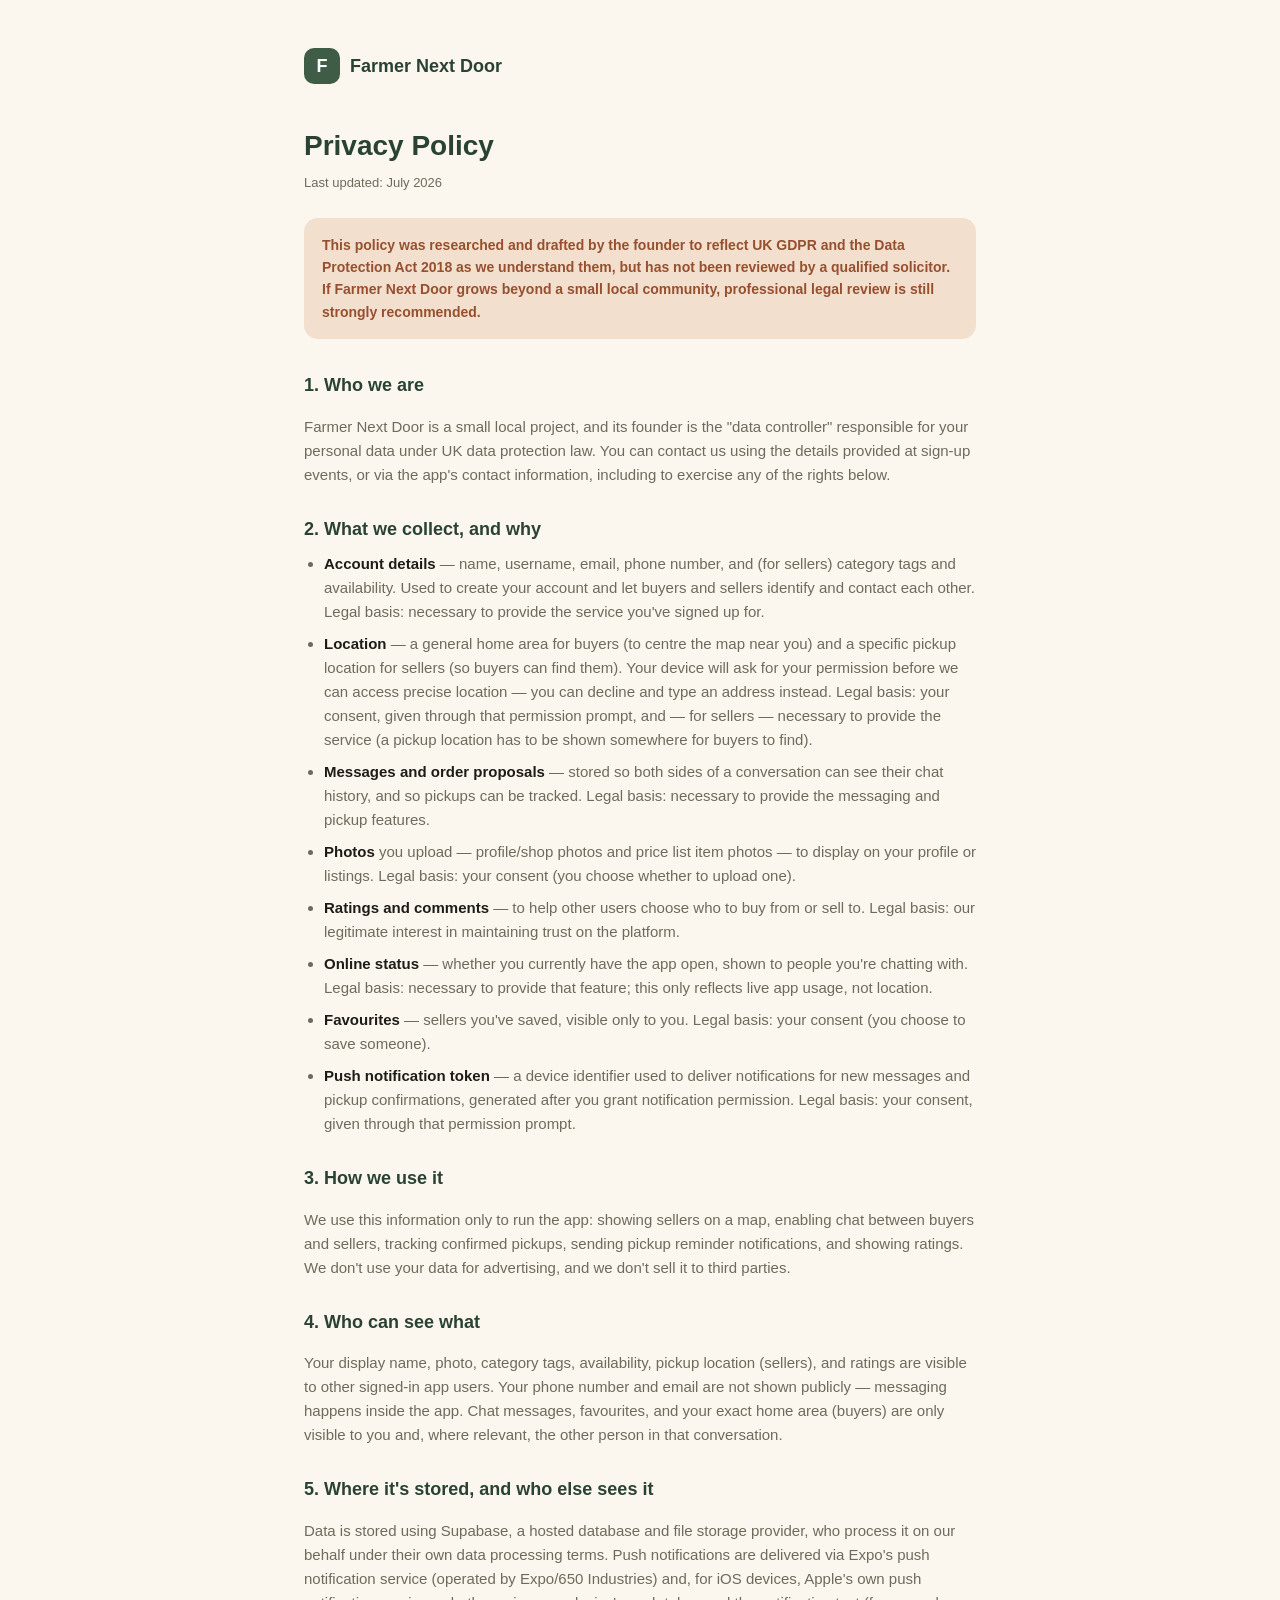
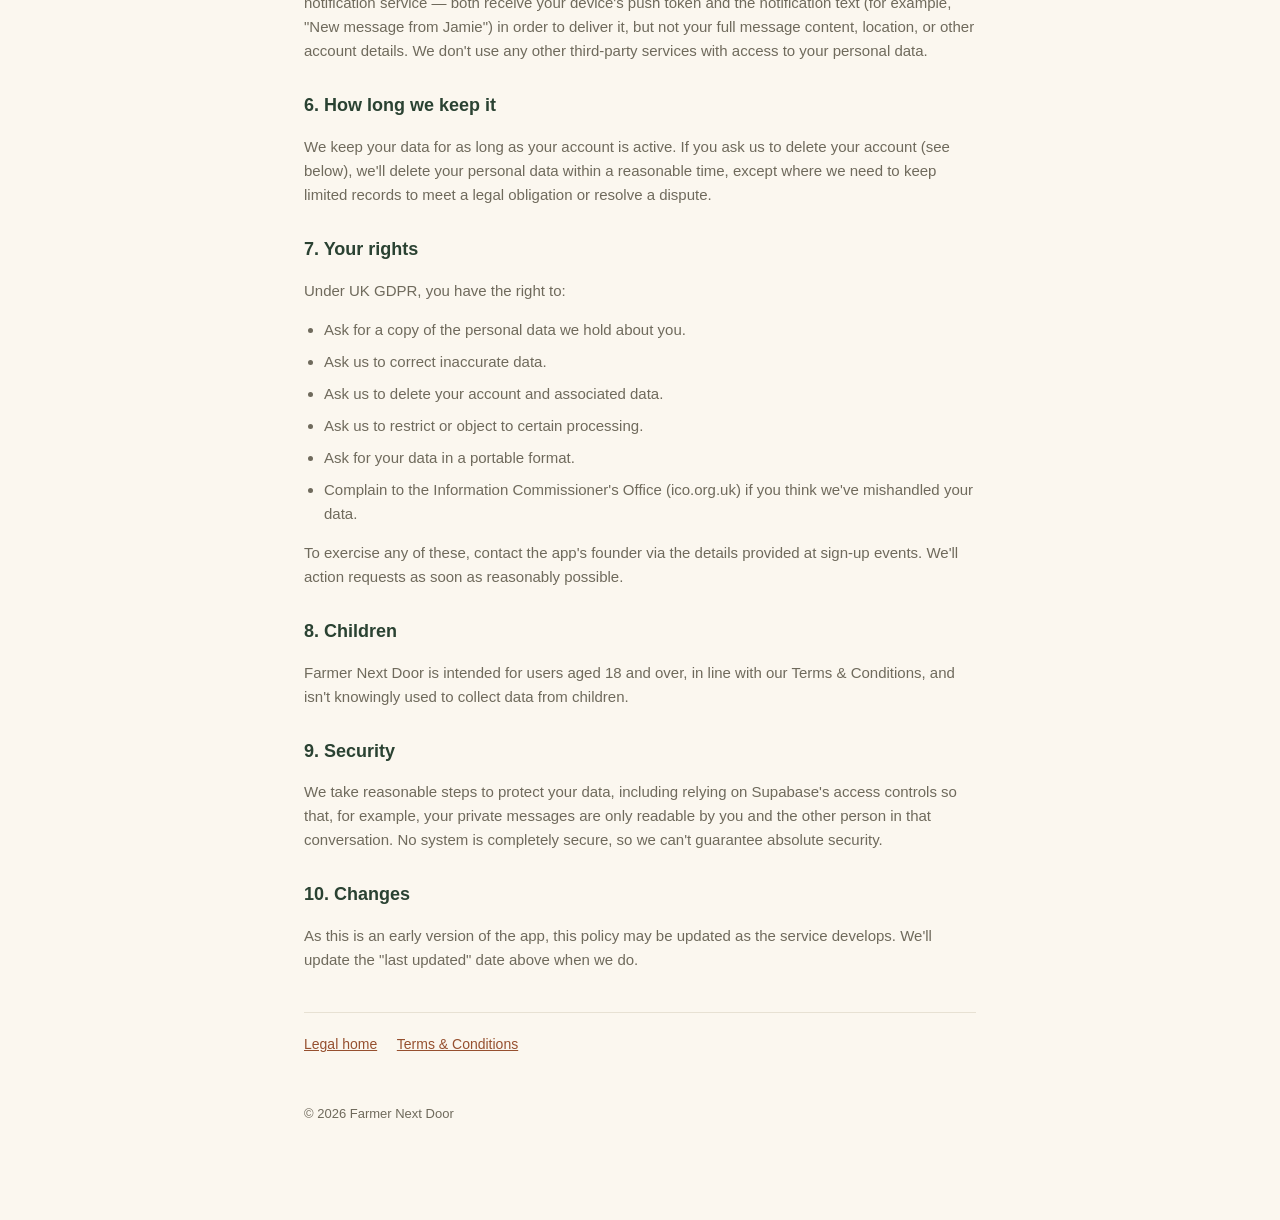
==== privacy.html @ ab058506 "Farmer Next Door legal pages" ====
<!doctype html>
<html lang="en">
<head>
<meta charset="utf-8">
<meta name="viewport" content="width=device-width, initial-scale=1">
<title>Privacy Policy — Farmer Next Door</title>
<link rel="stylesheet" href="styles.css">
</head>
<body>
<div class="wrap">
  <header class="site">
    <div class="badge">F</div>
    <div class="wordmark">Farmer Next Door</div>
  </header>

  <h1>Privacy Policy</h1>
  <div class="updated">Last updated: July 2026</div>

  <div class="notice">
    This policy was researched and drafted by the founder to reflect UK GDPR and the Data Protection Act 2018 as we understand them, but has not been reviewed by a qualified solicitor. If Farmer Next Door grows beyond a small local community, professional legal review is still strongly recommended.
  </div>

  <h2>1. Who we are</h2>
  <p>Farmer Next Door is a small local project, and its founder is the "data controller" responsible for your personal data under UK data protection law. You can contact us using the details provided at sign-up events, or via the app's contact information, including to exercise any of the rights below.</p>

  <h2>2. What we collect, and why</h2>
  <ul>
    <li><strong>Account details</strong> — name, username, email, phone number, and (for sellers) category tags and availability. Used to create your account and let buyers and sellers identify and contact each other. Legal basis: necessary to provide the service you've signed up for.</li>
    <li><strong>Location</strong> — a general home area for buyers (to centre the map near you) and a specific pickup location for sellers (so buyers can find them). Your device will ask for your permission before we can access precise location — you can decline and type an address instead. Legal basis: your consent, given through that permission prompt, and — for sellers — necessary to provide the service (a pickup location has to be shown somewhere for buyers to find).</li>
    <li><strong>Messages and order proposals</strong> — stored so both sides of a conversation can see their chat history, and so pickups can be tracked. Legal basis: necessary to provide the messaging and pickup features.</li>
    <li><strong>Photos</strong> you upload — profile/shop photos and price list item photos — to display on your profile or listings. Legal basis: your consent (you choose whether to upload one).</li>
    <li><strong>Ratings and comments</strong> — to help other users choose who to buy from or sell to. Legal basis: our legitimate interest in maintaining trust on the platform.</li>
    <li><strong>Online status</strong> — whether you currently have the app open, shown to people you're chatting with. Legal basis: necessary to provide that feature; this only reflects live app usage, not location.</li>
    <li><strong>Favourites</strong> — sellers you've saved, visible only to you. Legal basis: your consent (you choose to save someone).</li>
    <li><strong>Push notification token</strong> — a device identifier used to deliver notifications for new messages and pickup confirmations, generated after you grant notification permission. Legal basis: your consent, given through that permission prompt.</li>
  </ul>

  <h2>3. How we use it</h2>
  <p>We use this information only to run the app: showing sellers on a map, enabling chat between buyers and sellers, tracking confirmed pickups, sending pickup reminder notifications, and showing ratings. We don't use your data for advertising, and we don't sell it to third parties.</p>

  <h2>4. Who can see what</h2>
  <p>Your display name, photo, category tags, availability, pickup location (sellers), and ratings are visible to other signed-in app users. Your phone number and email are not shown publicly — messaging happens inside the app. Chat messages, favourites, and your exact home area (buyers) are only visible to you and, where relevant, the other person in that conversation.</p>

  <h2>5. Where it's stored, and who else sees it</h2>
  <p>Data is stored using Supabase, a hosted database and file storage provider, who process it on our behalf under their own data processing terms. Push notifications are delivered via Expo's push notification service (operated by Expo/650 Industries) and, for iOS devices, Apple's own push notification service — both receive your device's push token and the notification text (for example, "New message from Jamie") in order to deliver it, but not your full message content, location, or other account details. We don't use any other third-party services with access to your personal data.</p>

  <h2>6. How long we keep it</h2>
  <p>We keep your data for as long as your account is active. If you ask us to delete your account (see below), we'll delete your personal data within a reasonable time, except where we need to keep limited records to meet a legal obligation or resolve a dispute.</p>

  <h2>7. Your rights</h2>
  <p>Under UK GDPR, you have the right to:</p>
  <ul>
    <li>Ask for a copy of the personal data we hold about you.</li>
    <li>Ask us to correct inaccurate data.</li>
    <li>Ask us to delete your account and associated data.</li>
    <li>Ask us to restrict or object to certain processing.</li>
    <li>Ask for your data in a portable format.</li>
    <li>Complain to the Information Commissioner's Office (ico.org.uk) if you think we've mishandled your data.</li>
  </ul>
  <p>To exercise any of these, contact the app's founder via the details provided at sign-up events. We'll action requests as soon as reasonably possible.</p>

  <h2>8. Children</h2>
  <p>Farmer Next Door is intended for users aged 18 and over, in line with our Terms &amp; Conditions, and isn't knowingly used to collect data from children.</p>

  <h2>9. Security</h2>
  <p>We take reasonable steps to protect your data, including relying on Supabase's access controls so that, for example, your private messages are only readable by you and the other person in that conversation. No system is completely secure, so we can't guarantee absolute security.</p>

  <h2>10. Changes</h2>
  <p>As this is an early version of the app, this policy may be updated as the service develops. We'll update the "last updated" date above when we do.</p>

  <nav class="legal-links">
    <a href="index.html">Legal home</a>
    <a href="terms.html">Terms &amp; Conditions</a>
  </nav>
  <footer>&copy; 2026 Farmer Next Door</footer>
</div>
</body>
</html>
---- styles.css ----
:root {
  --bg: #FBF7EF;
  --surface: #FFFFFF;
  --primary: #3E5C46;
  --primary-dark: #2A4232;
  --accent: #C1734A;
  --accent-soft: #F2DFCE;
  --accent-dark: #96502F;
  --text: #1E1C17;
  --text-muted: #6F6A5C;
  --border: #E7E1D3;
}

* { box-sizing: border-box; }

body {
  margin: 0;
  background: var(--bg);
  color: var(--text);
  font-family: -apple-system, BlinkMacSystemFont, "Segoe UI", Roboto, Helvetica, Arial, sans-serif;
  line-height: 1.6;
}

.wrap {
  max-width: 720px;
  margin: 0 auto;
  padding: 48px 24px 96px;
}

header.site {
  display: flex;
  align-items: center;
  gap: 10px;
  margin-bottom: 40px;
}

.badge {
  width: 36px;
  height: 36px;
  border-radius: 10px;
  background: var(--primary);
  color: #fff;
  display: flex;
  align-items: center;
  justify-content: center;
  font-weight: 700;
  font-size: 18px;
}

.wordmark {
  font-weight: 700;
  font-size: 18px;
  color: var(--primary-dark);
}

h1 {
  font-size: 28px;
  margin: 0 0 4px;
  color: var(--primary-dark);
}

.updated {
  color: var(--text-muted);
  font-size: 13px;
  margin-bottom: 24px;
}

.notice {
  background: var(--accent-soft);
  color: var(--accent-dark);
  border-radius: 14px;
  padding: 16px 18px;
  font-size: 14px;
  font-weight: 600;
  margin-bottom: 32px;
}

h2 {
  font-size: 18px;
  color: var(--primary-dark);
  margin: 28px 0 8px;
}

p, li {
  font-size: 15px;
  color: var(--text-muted);
}

ul { padding-left: 20px; margin: 8px 0; }
li { margin-bottom: 8px; }

strong { color: var(--text); }

a { color: var(--accent-dark); }

nav.legal-links {
  margin-top: 40px;
  padding-top: 20px;
  border-top: 1px solid var(--border);
  font-size: 14px;
}

nav.legal-links a { margin-right: 16px; }

footer {
  margin-top: 48px;
  color: var(--text-muted);
  font-size: 13px;
}
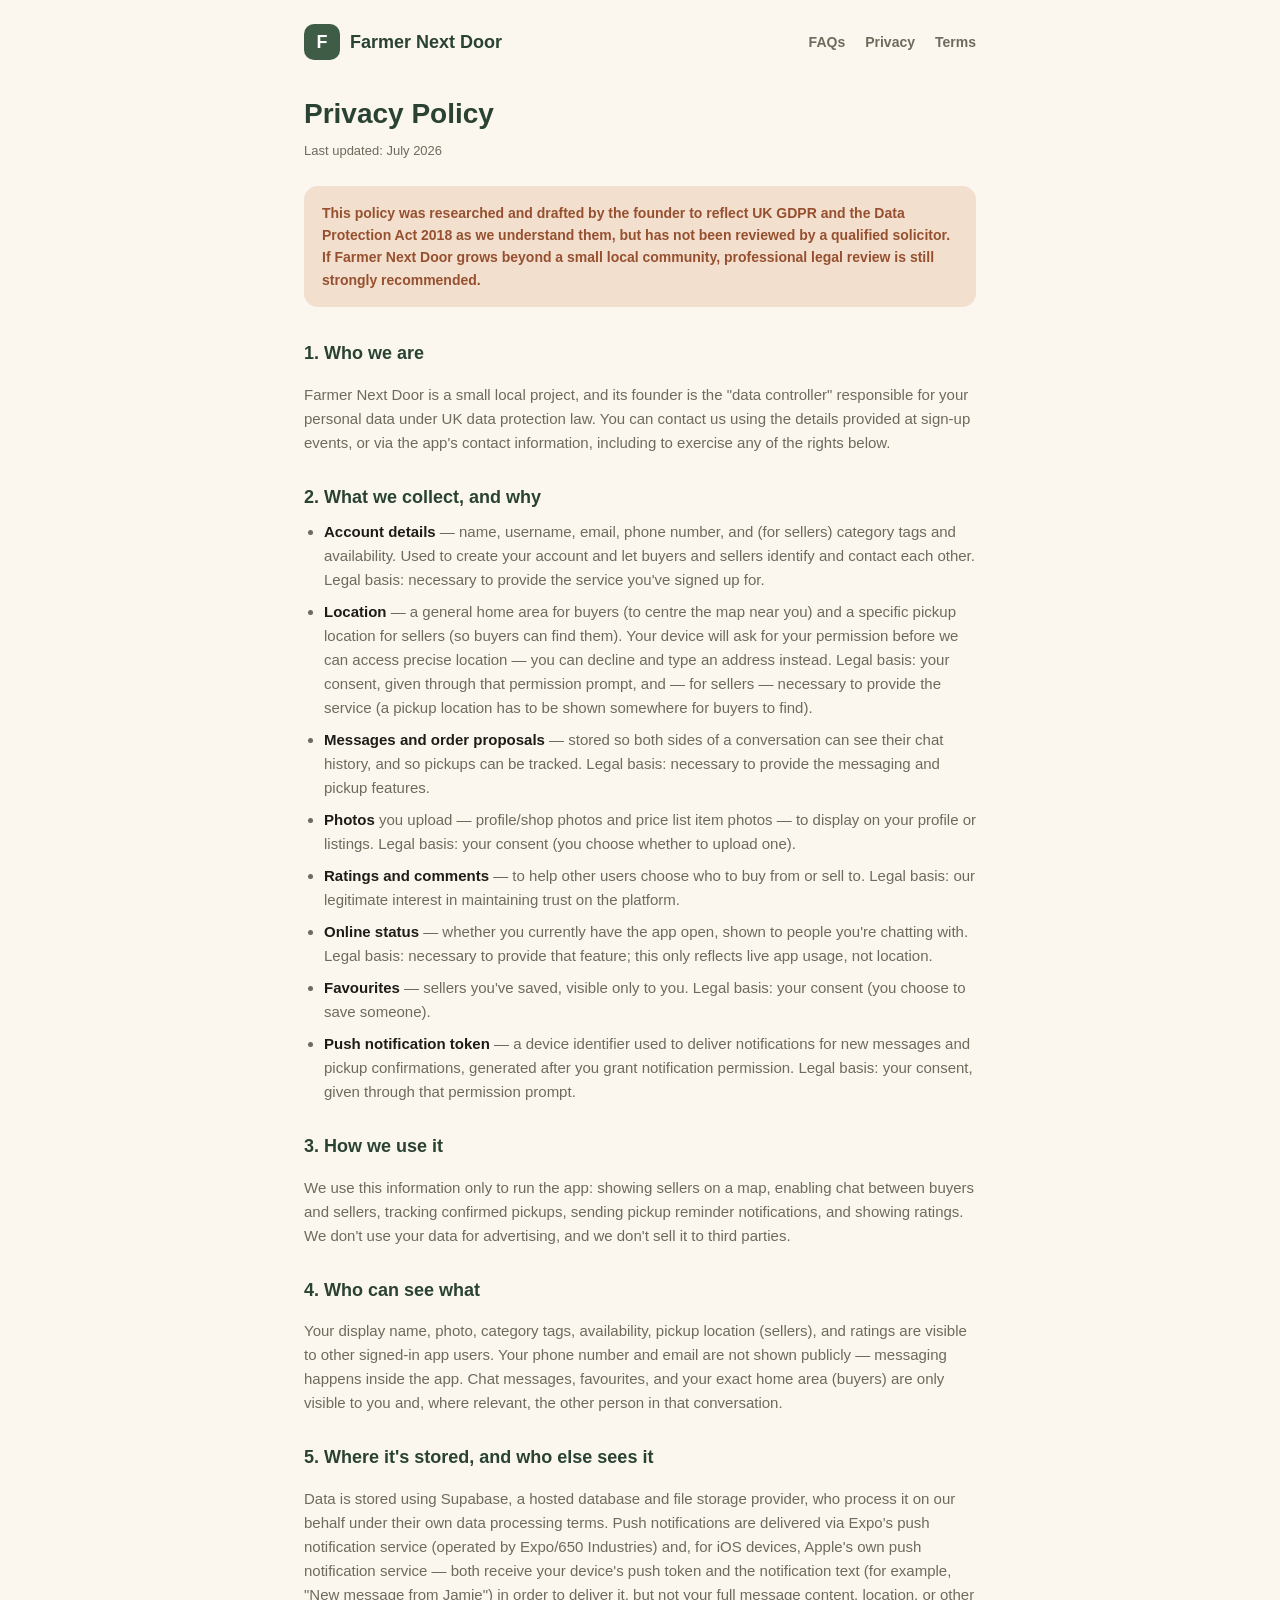
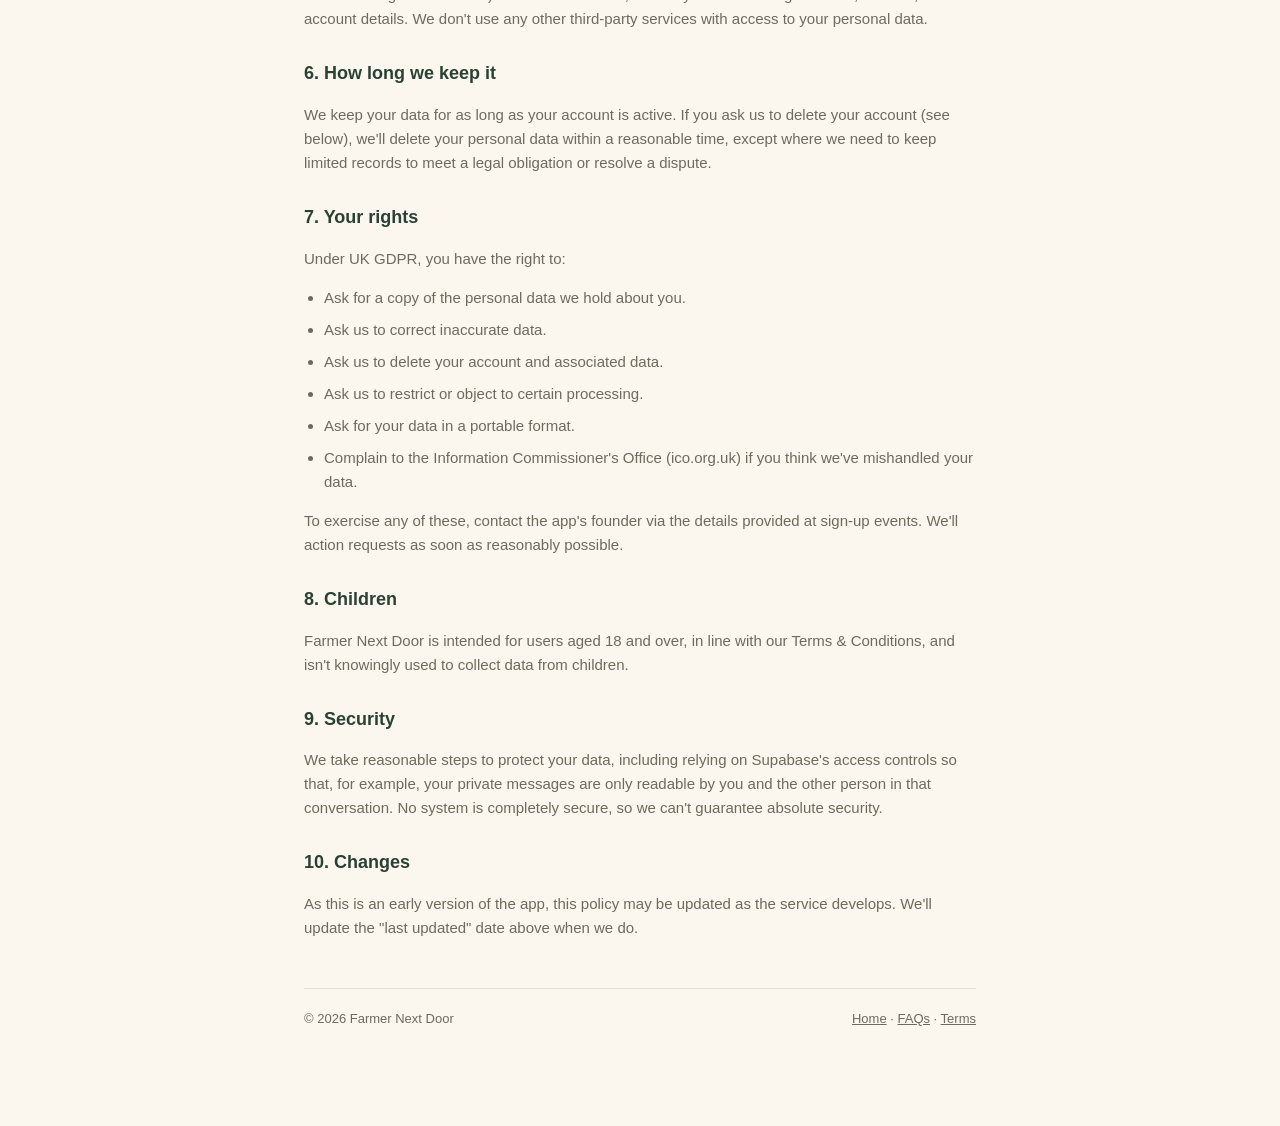
==== commit c68df748: "Add homepage, FAQ, and shared nav" ====
--- a/privacy.html
+++ b/privacy.html
@@ -8,10 +8,17 @@
 </head>
 <body>
 <div class="wrap">
-  <header class="site">
-    <div class="badge">F</div>
-    <div class="wordmark">Farmer Next Door</div>
-  </header>
+  <nav class="topnav">
+    <a class="brand" href="index.html">
+      <div class="badge">F</div>
+      <div class="wordmark">Farmer Next Door</div>
+    </a>
+    <div class="navlinks">
+      <a href="faq.html">FAQs</a>
+      <a href="privacy.html">Privacy</a>
+      <a href="terms.html">Terms</a>
+    </div>
+  </nav>
 
   <h1>Privacy Policy</h1>
   <div class="updated">Last updated: July 2026</div>
@@ -68,11 +75,10 @@
   <h2>10. Changes</h2>
   <p>As this is an early version of the app, this policy may be updated as the service develops. We'll update the "last updated" date above when we do.</p>
 
-  <nav class="legal-links">
-    <a href="index.html">Legal home</a>
-    <a href="terms.html">Terms &amp; Conditions</a>
-  </nav>
-  <footer>&copy; 2026 Farmer Next Door</footer>
+  <footer>
+    <span>&copy; 2026 Farmer Next Door</span>
+    <span><a href="index.html">Home</a> · <a href="faq.html">FAQs</a> · <a href="terms.html">Terms</a></span>
+  </footer>
 </div>
 </body>
 </html>
--- a/styles.css
+++ b/styles.css
@@ -3,9 +3,11 @@
   --surface: #FFFFFF;
   --primary: #3E5C46;
   --primary-dark: #2A4232;
+  --primary-soft: #E4EAE1;
   --accent: #C1734A;
   --accent-soft: #F2DFCE;
   --accent-dark: #96502F;
+  --honey: #D9A441;
   --text: #1E1C17;
   --text-muted: #6F6A5C;
   --border: #E7E1D3;
@@ -24,14 +26,24 @@
 .wrap {
   max-width: 720px;
   margin: 0 auto;
-  padding: 48px 24px 96px;
-}
-
-header.site {
+  padding: 0 24px 96px;
+}
+
+nav.topnav {
+  display: flex;
+  align-items: center;
+  justify-content: space-between;
+  padding: 24px 0;
+  margin-bottom: 8px;
+  flex-wrap: wrap;
+  gap: 16px;
+}
+
+.brand {
   display: flex;
   align-items: center;
   gap: 10px;
-  margin-bottom: 40px;
+  text-decoration: none;
 }
 
 .badge {
@@ -45,12 +57,108 @@
   justify-content: center;
   font-weight: 700;
   font-size: 18px;
+  flex-shrink: 0;
 }
 
 .wordmark {
   font-weight: 700;
   font-size: 18px;
   color: var(--primary-dark);
+}
+
+.navlinks { display: flex; gap: 20px; font-size: 14px; font-weight: 600; }
+.navlinks a { color: var(--text-muted); text-decoration: none; }
+.navlinks a:hover { color: var(--primary-dark); }
+
+.hero {
+  text-align: center;
+  padding: 48px 0 40px;
+}
+
+.hero h1 {
+  font-size: 36px;
+  color: var(--primary-dark);
+  margin: 0 0 12px;
+  letter-spacing: -0.5px;
+}
+
+.hero p.lead {
+  font-size: 17px;
+  color: var(--text-muted);
+  max-width: 480px;
+  margin: 0 auto 28px;
+}
+
+.btn {
+  display: inline-flex;
+  align-items: center;
+  gap: 8px;
+  background: var(--primary);
+  color: #fff;
+  padding: 14px 24px;
+  border-radius: 999px;
+  font-weight: 700;
+  font-size: 15px;
+  text-decoration: none;
+}
+
+.btn.disabled {
+  background: var(--primary-soft);
+  color: var(--primary-dark);
+  cursor: default;
+}
+
+.btn.outline {
+  background: transparent;
+  color: var(--primary-dark);
+  border: 1.5px solid var(--border);
+}
+
+.btn-row { display: flex; gap: 12px; justify-content: center; flex-wrap: wrap; }
+
+.pill-note {
+  margin-top: 14px;
+  font-size: 13px;
+  color: var(--text-muted);
+}
+
+.features {
+  display: grid;
+  grid-template-columns: repeat(auto-fit, minmax(180px, 1fr));
+  gap: 16px;
+  margin: 40px 0;
+}
+
+.feature-card {
+  background: var(--surface);
+  border: 1px solid var(--border);
+  border-radius: 18px;
+  padding: 20px;
+}
+
+.feature-card .icon {
+  width: 34px;
+  height: 34px;
+  border-radius: 10px;
+  background: var(--accent-soft);
+  color: var(--accent-dark);
+  display: flex;
+  align-items: center;
+  justify-content: center;
+  font-weight: 700;
+  margin-bottom: 12px;
+}
+
+.feature-card h3 {
+  font-size: 15px;
+  margin: 0 0 6px;
+  color: var(--text);
+}
+
+.feature-card p {
+  font-size: 13.5px;
+  margin: 0;
+  color: var(--text-muted);
 }
 
 h1 {
@@ -93,17 +201,31 @@
 
 a { color: var(--accent-dark); }
 
-nav.legal-links {
-  margin-top: 40px;
+.faq-item {
+  border-bottom: 1px solid var(--border);
+  padding: 18px 0;
+}
+
+.faq-item:last-child { border-bottom: none; }
+
+.faq-item h3 {
+  font-size: 15.5px;
+  margin: 0 0 6px;
+  color: var(--text);
+}
+
+.faq-item p { margin: 0; }
+
+footer {
+  margin-top: 48px;
   padding-top: 20px;
   border-top: 1px solid var(--border);
-  font-size: 14px;
-}
-
-nav.legal-links a { margin-right: 16px; }
-
-footer {
-  margin-top: 48px;
   color: var(--text-muted);
   font-size: 13px;
-}
+  display: flex;
+  justify-content: space-between;
+  flex-wrap: wrap;
+  gap: 8px;
+}
+
+footer a { color: var(--text-muted); }
